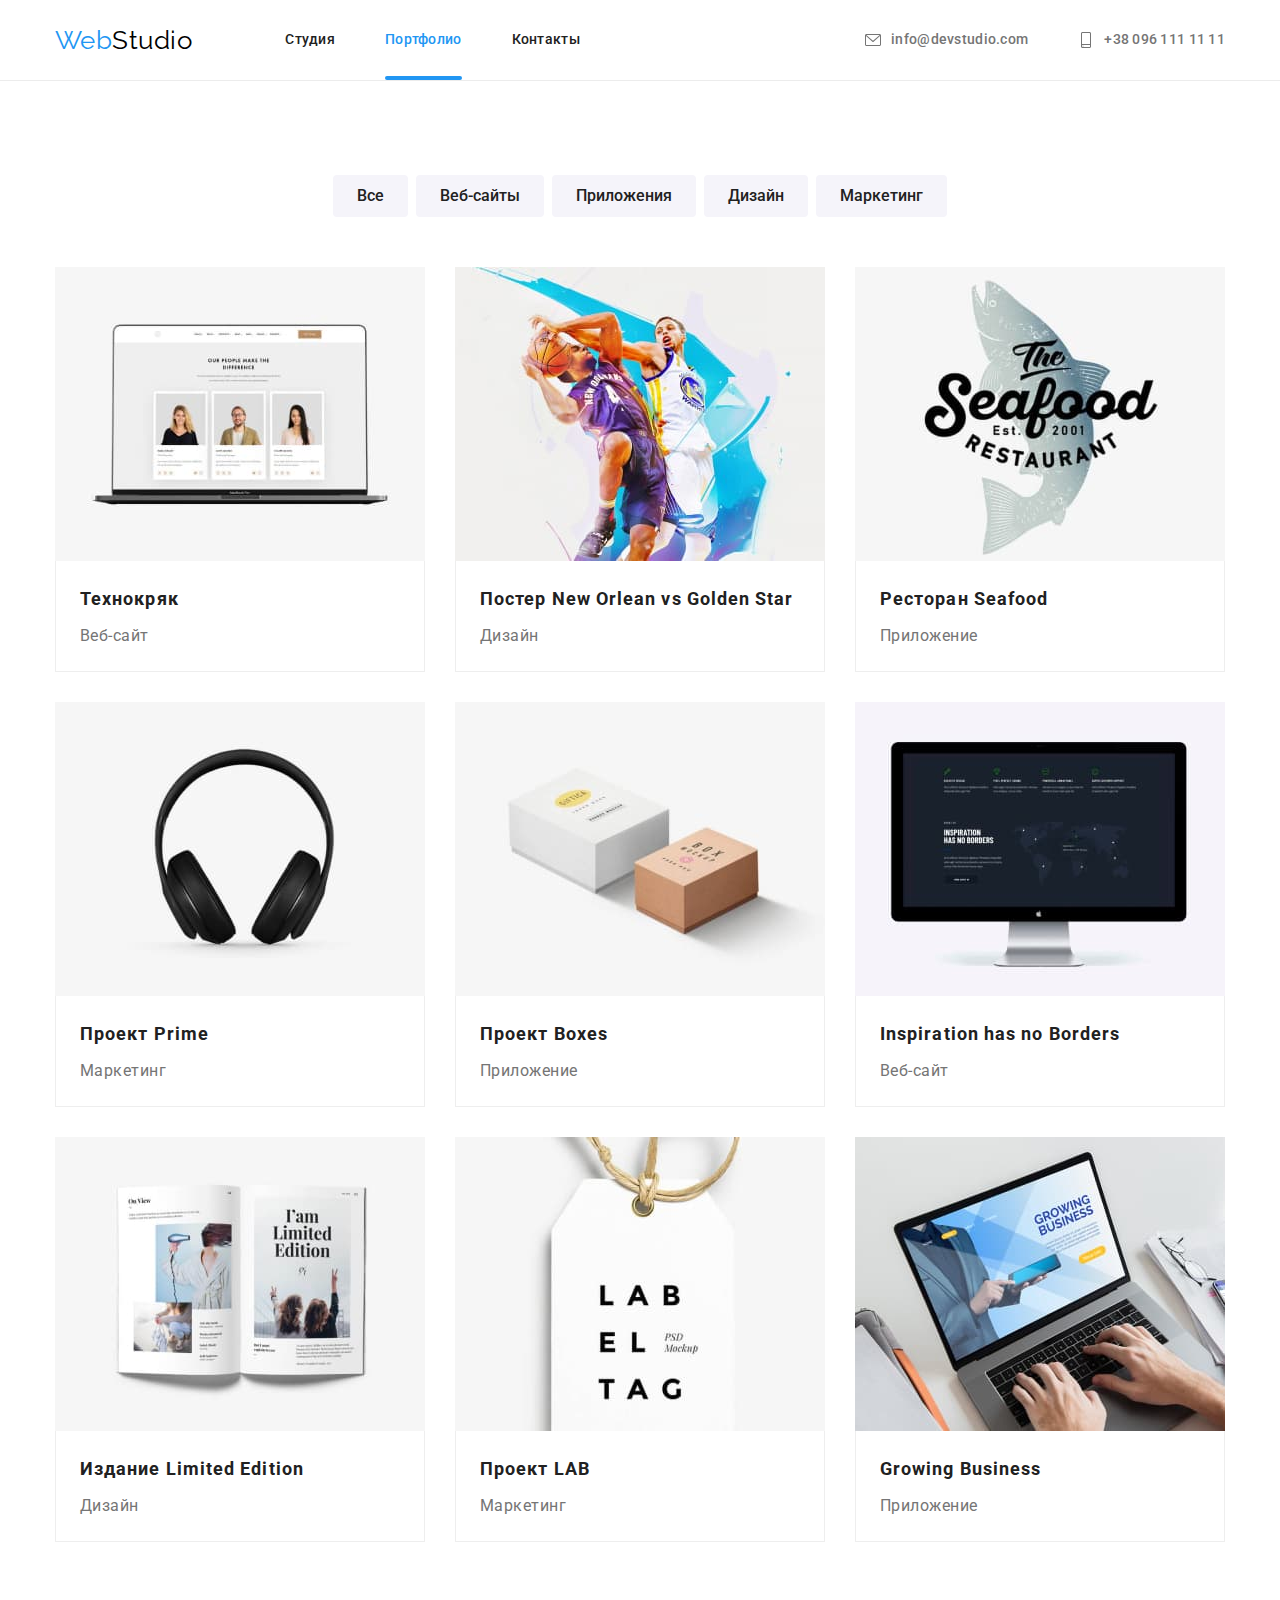
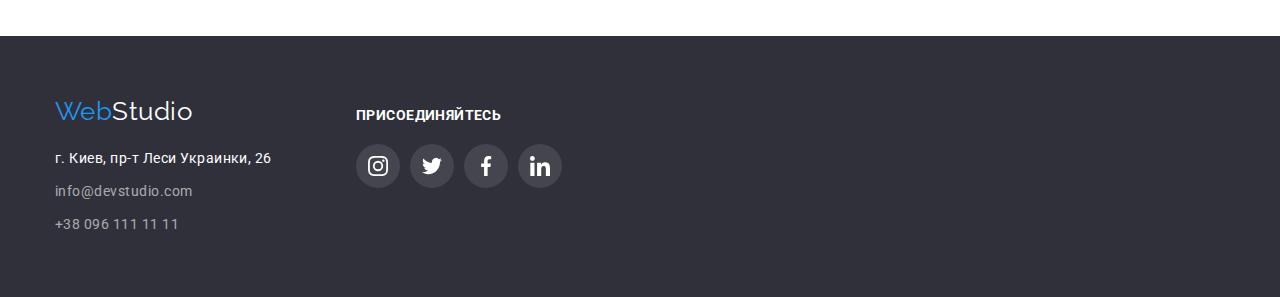
==== portfolio.html @ 8c53078a "copy hw-05" ====
<!DOCTYPE html>
<html lang="ru">

<head>
    <meta charset="UTF-8">
    <meta http-equiv="X-UA-Compatible" content="IE=edge">
    <meta name="viewport" content="width=device-width, initial-scale=1.0">
    <title lang="en">Portfolio</title>
    <link
        href="https://fonts.googleapis.com/css2?family=Raleway:wght@700&family=Roboto:wght@400;500;700;900&display=swap"
        rel="stylesheet">
    <link rel="stylesheet"
        href="https://cdnjs.cloudflare.com/ajax/libs/modern-normalize/1.1.0/modern-normalize.min.css">
    <link rel="stylesheet" href="./css/styles.css">
</head>

<body>
    <!--Шапка сайта-->
    <header class="page-header">
        <div class="container main-nav">
            <nav class="main-nav">
                <a lang="en" href="./index.html" class="logo link">Web<span class="logo-black">Studio</span></a>
                <ul class="site-nav lists">
                    <li class="item"><a href="./index.html" class="link">Студия</a></li>
                    <li class="item"><a href="./portfolio.html" class="link current">Портфолио</a></li>
                    <li class="item"><a href="" class="link">Контакты</a></li>
                </ul>
            </nav>
            <ul class="auth-nav lists">
                <li class="item"><a href="mailto:info@devstudio.com" lang="en" class="link"><svg class="nav-icon"
                            width="16px" height="16px">
                            <use href="./images/icons.svg#icon-mail"></use>
                        </svg>info@devstudio.com</a></li>
                <li class="item"><a href="tel:+380961111111" class="link"><svg class="nav-icon" width="16px"
                            height="16px">
                            <use href="./images/icons.svg#icon-smartphone"></use>
                        </svg>+38 096 111 11 11</a></li>
            </ul>
        </div>
    </header>
    <!--Основная страница-->
    <main>
        <section class="section-portfolio">
            <div class="container">
                <!--Тег h1 скрыт стилями-->
                <h1 class="hide-title">Портфолио</h1>
                <!--Тег h2 будет скрыт стилями-->
                <h2 class="hide-title">Наши проэкты</h2>
                <!--Навигация-->
                <ul class="buttons-list lists">
                    <li class="item"><button type="button" class="buttons">Все</button></li>
                    <li class="item"><button type="button" class="buttons">Веб-сайты</button></li>
                    <li class="item"><button type="button" class="buttons">Приложения</button></li>
                    <li class="item"><button type="button" class="buttons">Дизайн</button></li>
                    <li class="item"><button type="button" class="buttons">Маркетинг</button></li>
                </ul>
                <!--Карточки-->
                <ul class="cards lists">
                    <li class="item">
                        <div class="cards-image">
                            <img src="./images/laptop1.jpg" alt="веб-сайт на ноутбуке" width="370" height="294">
                            <p class="cards-overlay">Ресурс предлагает комплексные предложения с разным уровнем
                                функционала и сервисов. Все это позволит посетителю получить
                                исчерпывающие сведения о компании или частном лице.</p>
                        </div>
                        <div class="cards-text-box">
                            <h3 class="cards-tittle">Технокряк</h3>
                            <p class="cards-text">Веб-сайт</p>
                        </div>
                    </li>
                    <li class="item">
                        <div class="cards-image">
                            <img src="./images/bascketball2.jpg" alt="постер о баскеболе" width="370" height="294">
                            <p class="cards-overlay">Ресурс предлагает комплексные предложения с разным уровнем
                                функционала и сервисов. Все это позволит посетителю получить
                                исчерпывающие сведения о компании или частном лице.</p>
                        </div>
                        <div class="cards-text-box">
                            <h3 class="cards-tittle">Постер New Orlean vs Golden Star</h3>
                            <p class="cards-text">Дизайн</p>
                        </div>
                    </li>
                    <li class="item">
                        <div class="cards-image">
                            <img src="./images/seafood3.jpg" alt="реклама морсокого ресторана с рыбой на заднем фоне"
                                width="370" height="294">
                            <p class="cards-overlay">Ресурс предлагает комплексные предложения с разным уровнем
                                функционала и сервисов. Все это позволит посетителю получить
                                исчерпывающие сведения о компании или частном лице.</p>
                        </div>
                        <div class="cards-text-box">
                            <h3 class="cards-tittle">Ресторан Seafood</h3>
                            <p class="cards-text">Приложение</p>
                        </div>
                    </li>
                    <li class="item">
                        <div class="cards-image">
                            <img src="./images/headphones4.jpg" alt="студийные наушники" width="370" height="294">
                            <p class="cards-overlay">Ресурс предлагает комплексные предложения с разным уровнем
                                функционала и сервисов. Все это позволит посетителю получить
                                исчерпывающие сведения о компании или частном лице.</p>
                        </div>
                        <div class="cards-text-box">
                            <h3 class="cards-tittle">Проект Prime</h3>
                            <p class="cards-text">Маркетинг</p>
                        </div>
                    </li>
                    <li class="item">
                        <div class="cards-image">
                            <img src="./images/boxes5.jpg" alt="две коробки" width="370" height="294">
                            <p class="cards-overlay">Ресурс предлагает комплексные предложения с разным уровнем
                                функционала и сервисов. Все это позволит посетителю получить
                                исчерпывающие сведения о компании или частном лице.</p>
                        </div>
                        <div class="cards-text-box">
                            <h3 class="cards-tittle">Проект Boxes</h3>
                            <p class="cards-text">Приложение</p>
                        </div>
                    </li>
                    <li class="item">
                        <div class="cards-image">
                            <img src="./images/laptop6.jpg" alt="монитор и открый веб-сайт" width="370" height="294">
                            <p class="cards-overlay">Ресурс предлагает комплексные предложения с разным уровнем
                                функционала и сервисов. Все это позволит посетителю получить
                                исчерпывающие сведения о компании или частном лице.</p>
                        </div>
                        <div class="cards-text-box">
                            <h3 lang="en" class="cards-tittle">Inspiration has no Borders</h3>
                            <p class="cards-text">Веб-сайт</p>
                        </div>
                    </li>
                    <li class="item">
                        <div class="cards-image">
                            <img src="./images/edition7.jpg" alt="раскрытая книга" width="370" height="294">
                            <p class="cards-overlay">Ресурс предлагает комплексные предложения с разным уровнем
                                функционала и сервисов. Все это позволит посетителю получить
                                исчерпывающие сведения о компании или частном лице.</p>
                        </div>
                        <div class="cards-text-box">
                            <h3 class="cards-tittle">Издание Limited Edition</h3>
                            <p class="cards-text">Дизайн</p>
                        </div>
                    </li>
                    <li class="item">
                        <div class="cards-image">
                            <img src="./images/labb8.jpg" alt="бирка на веревке с надписью" width="370" height="294">
                            <p class="cards-overlay">Ресурс предлагает комплексные предложения с разным уровнем
                                функционала и сервисов. Все это позволит посетителю получить
                                исчерпывающие сведения о компании или частном лице.</p>
                        </div>
                        <div class="cards-text-box">
                            <h3 class="cards-tittle">Проект LAB</h3>
                            <p class="cards-text">Маркетинг</p>
                        </div>
                    </li>
                    <li class="item">
                        <div class="cards-image">
                            <img src="./images/business9.jpg" alt="мужчина набирает текст на ноутбуке" width="370"
                                height="294">
                            <p class="cards-overlay">Ресурс предлагает комплексные предложения с разным уровнем
                                функционала и сервисов. Все это позволит посетителю получить
                                исчерпывающие сведения о компании или частном лице.</p>
                        </div>
                        <div class="cards-text-box">
                            <h3 lang="en" class="cards-tittle">Growing Business</h3>
                            <p class="cards-text">Приложение</p>
                        </div>
                    </li>
                </ul>
            </div>

        </section>
    </main>
    <!--Подвал-->
    <footer class="footer">
        <div class="container">
            <div class="container-address">
                <a lang="en" href="./index.html" class="logo-footer link">Web<span class="logo-white">Studio</span></a>
                <address class="address">
                    <p class="text">г. Киев, пр-т Леси Украинки, 26</p>
                    <ul class="address-list lists">
                        <li class="item"><a href="mailto:info@devstudio.com" lang="en"
                                class="link">info@devstudio.com</a>
                        </li>
                        <li class="item"><a href="tel:+380961111111" class="link">+38 096 111 11 11</a></li>
                    </ul>
                </address>
            </div>
            <div class="container-social">
                <p class="footer-social-text">присоединяйтесь</p>
                <ul class="footer-social-list lists">
                    <li class="footer-social-item"><a href="/" class="footer-social-link"><svg
                                class="footer-social-icon" width="20px" height="20px">
                                <use href="./images/icons.svg#icon-footer_instagram"></use>
                            </svg></a></li>
                    <li class="footer-social-item"><a href="/" class="footer-social-link"><svg
                                class="footer-social-icon" width="20px" height="20px">
                                <use href="./images/icons.svg#icon-footer_twitter"></use>
                            </svg></a></li>
                    <li class="footer-social-item"><a href="/" class="footer-social-link"><svg
                                class="footer-social-icon" width="20px" height="20px">
                                <use href="./images/icons.svg#icon-footer_facebook"></use>
                            </svg></a></li>
                    <li class="footer-social-item"><a href="/" class="footer-social-link"><svg
                                class="footer-social-icon" width="20px" height="20px">
                                <use href="./images/icons.svg#icon-footer_linkedin"></use>
                            </svg></a></li>
                </ul>
            </div>
        </div>
    </footer>
</body>

</html>
---- css/styles.css ----
:root {
  --primary-text-color: #757575;
  --title-text-color: #212121;
  --accent-color: #2196f3;
  --white-color: #ffffff;
  --black-color: #000000;
  --bg-color: #ffffff;
  --modal-bg-color: #ffffff;
  --hero-bg-color: #2f303a;
  --section-color: #f5f4fa;
  --address-link-color: rgba(255, 255, 255, 0.6);
}

body {
  font-family: 'Roboto', sans-serif;
  letter-spacing: 0.03em;
  background-color: var(--bg-color);
  color: var(--primary-text-color);
}

.lists {
  list-style: none;
}
.link {
  text-decoration: none;
}
.hide-title {
  position: absolute;
  width: 1px;
  height: 1px;
  margin: -1px;
  border: 0;
  padding: 0;
  white-space: nowrap;
  clip-path: inset(100%);
  clip: rect(0 0 0 0);
  overflow: hidden;
  opacity: 0;
}
/* container */
.container {
  margin-left: auto;
  margin-right: auto;
  padding: 0 15px;
  width: 1200px;
}
/* section */
.section {
  padding-top: 94px;
}
/* Допустимы сброс стилей по ТЗ */
h1,
h2,
h3,
h4,
h5,
h6,
p {
  margin: 0;
}

ul {
  padding: 0;
  margin: 0;
}
img {
  display: block;
  max-width: 100%;
}
/* header */
.page-header {
  border-bottom: 1px solid #ececec;
}

.main-nav {
  display: flex;
  align-items: center;
}

/* logo */
.logo {
  display: block;
  margin-right: 93px;

  font-family: Raleway, sans-serif;
  font-size: 26px;
  line-height: 1.19;
  color: var(--accent-color);
}
.logo-black {
  color: var(--black-color);
}
/* site nav */
.site-nav {
  display: flex;
}
.site-nav .item + .item,
.auth-nav .item + .item {
  margin-left: 50px;
}
.site-nav .link {
  display: block;
  padding-top: 32px;
  padding-bottom: 32px;

  font-weight: 500;
  font-size: 14px;
  line-height: 1.14;
  letter-spacing: 0.02em;
  color: var(--title-text-color);

  transition: color 250ms cubic-bezier(0.4, 0, 0.2, 1);
}
.site-nav .link:hover,
.site-nav .link:focus,
.auth-nav .link:hover,
.auth-nav .link:focus {
  color: var(--accent-color);
}
.site-nav .link.current {
  position: relative;
  color: var(--accent-color);
}
.link.current::after {
  display: block;
  content: '';
  position: absolute;
  bottom: 0;
  width: 100%;
  height: 4px;

  background-color: var(--accent-color);
  border-radius: 2px;
}
/* auth nav */
.auth-nav {
  display: flex;
  margin-left: auto;
}
.auth-nav > .item > .link {
  display: flex;
}
.nav-icon {
  fill: currentColor;
  margin-right: 10px;
}

.auth-nav .link {
  display: block;
  padding-top: 32px;
  padding-bottom: 32px;

  font-weight: 500;
  font-size: 14px;
  line-height: 1.14;
  letter-spacing: 0.02em;
  color: var(--primary-text-color);

  transition: color 250ms cubic-bezier(0.4, 0, 0.2, 1);
}

/* Стили для index.html*/
/* hero */
.hero-overlay {
  padding-top: 200px;
  padding-bottom: 200px;
  margin-left: auto;
  margin-right: auto;
  text-align: center;
  max-width: 1600px;

  background-color: var(--hero-bg-color);
  background-image: linear-gradient(to right, rgba(47, 48, 58, 0.4), rgba(47, 48, 58, 0.4)),
    url('../images/hero.jpg');
  background-position: center;
  background-size: cover;
}

.hero-title {
  margin: 0 auto;
  width: 696px;
  margin-bottom: 30px;

  font-weight: 900;
  font-size: 44px;
  line-height: 1.36;
  letter-spacing: 0.06em;
  text-transform: uppercase;
  color: var(--white-color);
}
.btn {
  padding: 10px 32px;
  min-width: 200px;
  border-radius: 4px;
  border-color: transparent;

  font-family: inherit;
  font-weight: 700;
  font-size: 16px;
  line-height: 1.88;
  letter-spacing: 0.06em;
  background-color: var(--accent-color);
  color: var(--white-color);
  cursor: pointer;
  box-shadow: 0px 4px 4px rgba(0, 0, 0, 0.15);

  transition: background-color 250ms cubic-bezier(0.4, 0, 0.2, 1);
}
.btn:hover,
.btn:focus {
  background-color: #188ce8;
}
/* features */
.features-list {
  display: flex;
}
.features-icon {
  display: flex;
  justify-content: center;
  align-items: center;
  margin-bottom: 30px;
  width: 270px;
  height: 120px;

  background-color: var(--section-color);
  border-radius: 4px;
}
.features-list .item {
  width: 270px;
  margin-right: 30px;
}
.features-list .item:last-child {
  margin-right: 0;
}
.features-title {
  margin-bottom: 10px;

  font-weight: 700;
  font-size: 14px;
  line-height: 1.14;
  text-transform: uppercase;
  color: var(--title-text-color);
}
.features-text {
  font-size: 14px;
  line-height: 1.71;
}
/* about & team */
.section.about {
  padding-bottom: 94px;
}
.about-list {
  display: flex;
  justify-content: space-between;
}
.about-title,
.team-title {
  margin-bottom: 50px;

  font-weight: 700;
  font-size: 36px;
  line-height: 1.17;
  text-align: center;
  color: var(--title-text-color);
}
/* about-overlay */
.about-list-item {
  position: relative;
}
.about-list-overlay {
  position: absolute;
  bottom: 0;
  width: 100%;
  height: 70px;
  display: flex;
  justify-content: center;
  align-items: center;

  font-weight: 700;
  font-size: 14px;
  line-height: 1.14;
  text-transform: uppercase;
  color: var(--white-color);
  background-color: rgba(47, 48, 58, 0.8);
}
/* ------ */
.section-team {
  padding-top: 94px;
  padding-bottom: 94px;
  background-color: var(--section-color);
}

.team-list {
  display: flex;
  justify-content: space-between;
}
.team-list > .item {
  text-align: center;
  background-color: var(--bg-color);

  box-shadow: 0px 1px 3px rgba(0, 0, 0, 0.12), 0px 1px 1px rgba(0, 0, 0, 0.14),
    0px 2px 1px rgba(0, 0, 0, 0.2);
  border-radius: 0px 0px 4px 4px;
}
.team-list-text {
  padding-top: 30px;
  padding-bottom: 30px;
}
.team-list .title {
  padding-bottom: 10px;

  font-weight: 500;
  font-size: 16px;
  line-height: 1.19;
  color: var(--title-text-color);
}
.team-list .text {
  font-size: 16px;
  line-height: 1.19;
}
/* social list */
.social-list {
  display: flex;
  margin-top: 16px;
  justify-content: center;
}
.social-list-item {
  width: 44px;
  height: 44px;
}

.social-list-item + .social-list-item {
  margin-left: 10px;
}
.social-link {
  width: 100%;
  height: 100%;
  background-color: var(--white-color);
  display: flex;
  align-items: center;
  justify-content: center;
  border-radius: 50%;

  transition: background-color 250ms cubic-bezier(0.4, 0, 0.2, 1);
}
.social-icon {
  fill: #afb1b8;

  transition: fill 250ms cubic-bezier(0.4, 0, 0.2, 1);
}
.social-link:hover,
.social-link:focus {
  background-color: var(--accent-color);
}
.social-link:hover .social-icon,
.social-link:focus .social-icon {
  fill: var(--white-color);
}
/* clients */
.section-clients {
  padding: 94px 0;
}
.clients-title {
  margin-bottom: 50px;

  font-weight: 700;
  font-size: 36px;
  line-height: 1.17;
  text-align: center;
  letter-spacing: 0.03em;
  color: var(--title-text-color);
}
.clients-list {
  display: flex;
  justify-content: center;
}
.clients-item {
  width: 170px;
  height: 92px;
}
.clients-item + .clients-item {
  margin-left: 30px;
}
.clients-link {
  width: 100%;
  height: 100%;
  display: flex;
  justify-content: center;
  align-items: center;

  border: 1px solid #afb1b8;
  border-radius: 4px;

  transition: border 250ms cubic-bezier(0.4, 0, 0.2, 1);
}
.clients-icon {
  fill: #afb1b8;

  transition: fill 250ms cubic-bezier(0.4, 0, 0.2, 1);
}
.clients-link:hover,
.clients-link:focus {
  border: 1px solid var(--accent-color);
}
.clients-link:hover .clients-icon,
.clients-link:focus .clients-icon {
  fill: var(--accent-color);
}

/* footer */
.footer {
  padding-top: 60px;
  padding-bottom: 60px;

  background-color: var(--hero-bg-color);
}
.logo-footer {
  display: block;
  width: 145px;

  font-family: Raleway, sans-serif;
  font-size: 26px;
  line-height: 1.19;
  color: var(--accent-color);
}
.logo-white {
  color: var(--white-color);
}
.address {
  display: block;
  width: 231px;
  margin-top: 20px;
}
.address .text {
  font-size: 14px;
  line-height: 1.71;
  font-style: normal;
  color: var(--white-color);
}
.address-list .link {
  font-style: normal;
  font-size: 14px;
  line-height: 1.71;
  color: var(--address-link-color);
}
.address-list > .item {
  padding-top: 9px;
}
/* footer-social */
.footer .container {
  display: flex;
  align-items: baseline;
}
.container-address {
  width: 231px;
}
.container-social {
  width: 206px;
  margin-left: 70px;
  align-items: flex-start;
}
.footer-social-text {
  display: block;
  margin-bottom: 20px;

  font-weight: 700;
  font-size: 14px;
  line-height: 1.14;
  letter-spacing: 0.03em;
  text-transform: uppercase;
  color: var(--white-color);
}
.footer-social-list {
  display: flex;
  justify-content: center;
}
.footer-social-item {
  width: 44px;
  height: 44px;
}
.footer-social-item + .footer-social-item {
  margin-left: 10px;
}
.footer-social-link {
  width: 100%;
  height: 100%;
  display: flex;
  justify-content: center;
  align-items: center;

  background-color: rgba(255, 255, 255, 0.1);
  border-radius: 50%;

  transition: background-color 250ms cubic-bezier(0.4, 0, 0.2, 1);
}
.footer-social-icon {
  fill: var(--white-color);
}
.footer-social-link:hover,
.footer-social-link:focus {
  background-color: var(--accent-color);
}

/* Стили для portfolio.html */
/* buttons */
.section-portfolio {
  padding-top: 94px;
  padding-bottom: 94px;
}
.buttons-list {
  display: flex;
  justify-content: center;
  margin-bottom: 50px;
}
.buttons-list > .item {
  margin-left: 8px;
}
.buttons-list > .item:first-child {
  margin-left: 0;
}
.buttons {
  padding: 6px 22px;
  border-radius: 4px;
  border-color: transparent;

  font-family: Roboto, sans-serif;
  font-weight: 500;
  font-size: 16px;
  line-height: 1.62;
  background-color: var(--section-color);
  color: var(--title-text-color);

  transition: background-color 250ms cubic-bezier(0.4, 0, 0.2, 1),
    box-shadow 250ms cubic-bezier(0.4, 0, 0.2, 1);
}
.buttons:hover,
.buttons:focus {
  background-color: var(--accent-color);
  color: var(--white-color);
  box-shadow: 0px 3px 1px rgba(0, 0, 0, 0.1), 0px 1px 2px rgba(0, 0, 0, 0.08),
    0px 2px 2px rgba(0, 0, 0, 0.12);
  cursor: pointer;
}
/* cards */
.cards {
  display: flex;
  flex-wrap: wrap;
  margin-left: -30px;
  margin-bottom: -30px;
}
.cards > .item {
  max-width: 370px;
  margin-left: 30px;
  margin-bottom: 30px;

  transition: box-shadow 250ms cubic-bezier(0.4, 0, 0.2, 1);
}
.cards > .item:hover {
  box-shadow: 0px 1px 1px rgba(0, 0, 0, 0.12), 0px 4px 4px rgba(0, 0, 0, 0.06),
    1px 4px 6px rgba(0, 0, 0, 0.16);
  cursor: pointer;
}
.cards-text-box {
  padding: 20px 24px;
  border: 1px solid #eeeeee;
  border-top: none;
}

.cards-tittle {
  margin-bottom: 4px;

  font-weight: 700;
  font-size: 18px;
  line-height: 2;
  letter-spacing: 0.06em;
  color: var(--title-text-color);
}
.cards-text {
  font-size: 16px;
  line-height: 1.88;
}
/* cards-overlay */
.cards-image {
  position: relative;
  overflow: hidden;
}
.cards-overlay {
  position: absolute;
  top: 0;
  width: 100%;
  height: 100%;
  padding: 63px 24px;

  font-size: 18px;
  line-height: 1.56;
  color: var(--white-color);
  background-color: rgba(33, 150, 243, 0.9);
  transform: translateY(100%);

  transition: transform 250ms cubic-bezier(0.4, 0, 0.2, 1);
}
.cards > .item:hover .cards-overlay {
  transform: translateY(0);
}
/* Модальное окно */
.backdrop {
  position: fixed;
  top: 0;
  left: 0;
  width: 100%;
  height: 100%;
  z-index: 1;

  background-color: rgba(0, 0, 0, 0.2);

  transition: opacity 250ms cubic-bezier(0.4, 0, 0.2, 1),
    visibility 250ms cubic-bezier(0.4, 0, 0.2, 1);
}
.backdrop.is-hidden {
  visibility: hidden;
  opacity: 0;
  pointer-events: none;
}
.backdrop.is-hidden .modal {
  transform: translate(500px, 500px);
}
.modal {
  position: absolute;
  top: 50%;
  left: 50%;
  transform: translate(-50%, -50%);

  min-width: 528px;
  min-height: 581px;

  background-color: var(--modal-bg-color);
  box-shadow: 0px 1px 3px rgba(0, 0, 0, 0.12), 0px 1px 1px rgba(0, 0, 0, 0.14),
    0px 2px 1px rgba(0, 0, 0, 0.2);
  border-radius: 4px;

  transition: transform 250ms cubic-bezier(0.4, 0, 0.2, 1);
}
.close-button {
  position: absolute;
  top: 8px;
  right: 8px;

  display: flex;
  justify-content: center;
  align-items: center;
  width: 30px;
  height: 30px;

  border-radius: 50%;
  background: #ffffff;
  border: 1px solid rgba(0, 0, 0, 0.1);
  cursor: pointer;
}
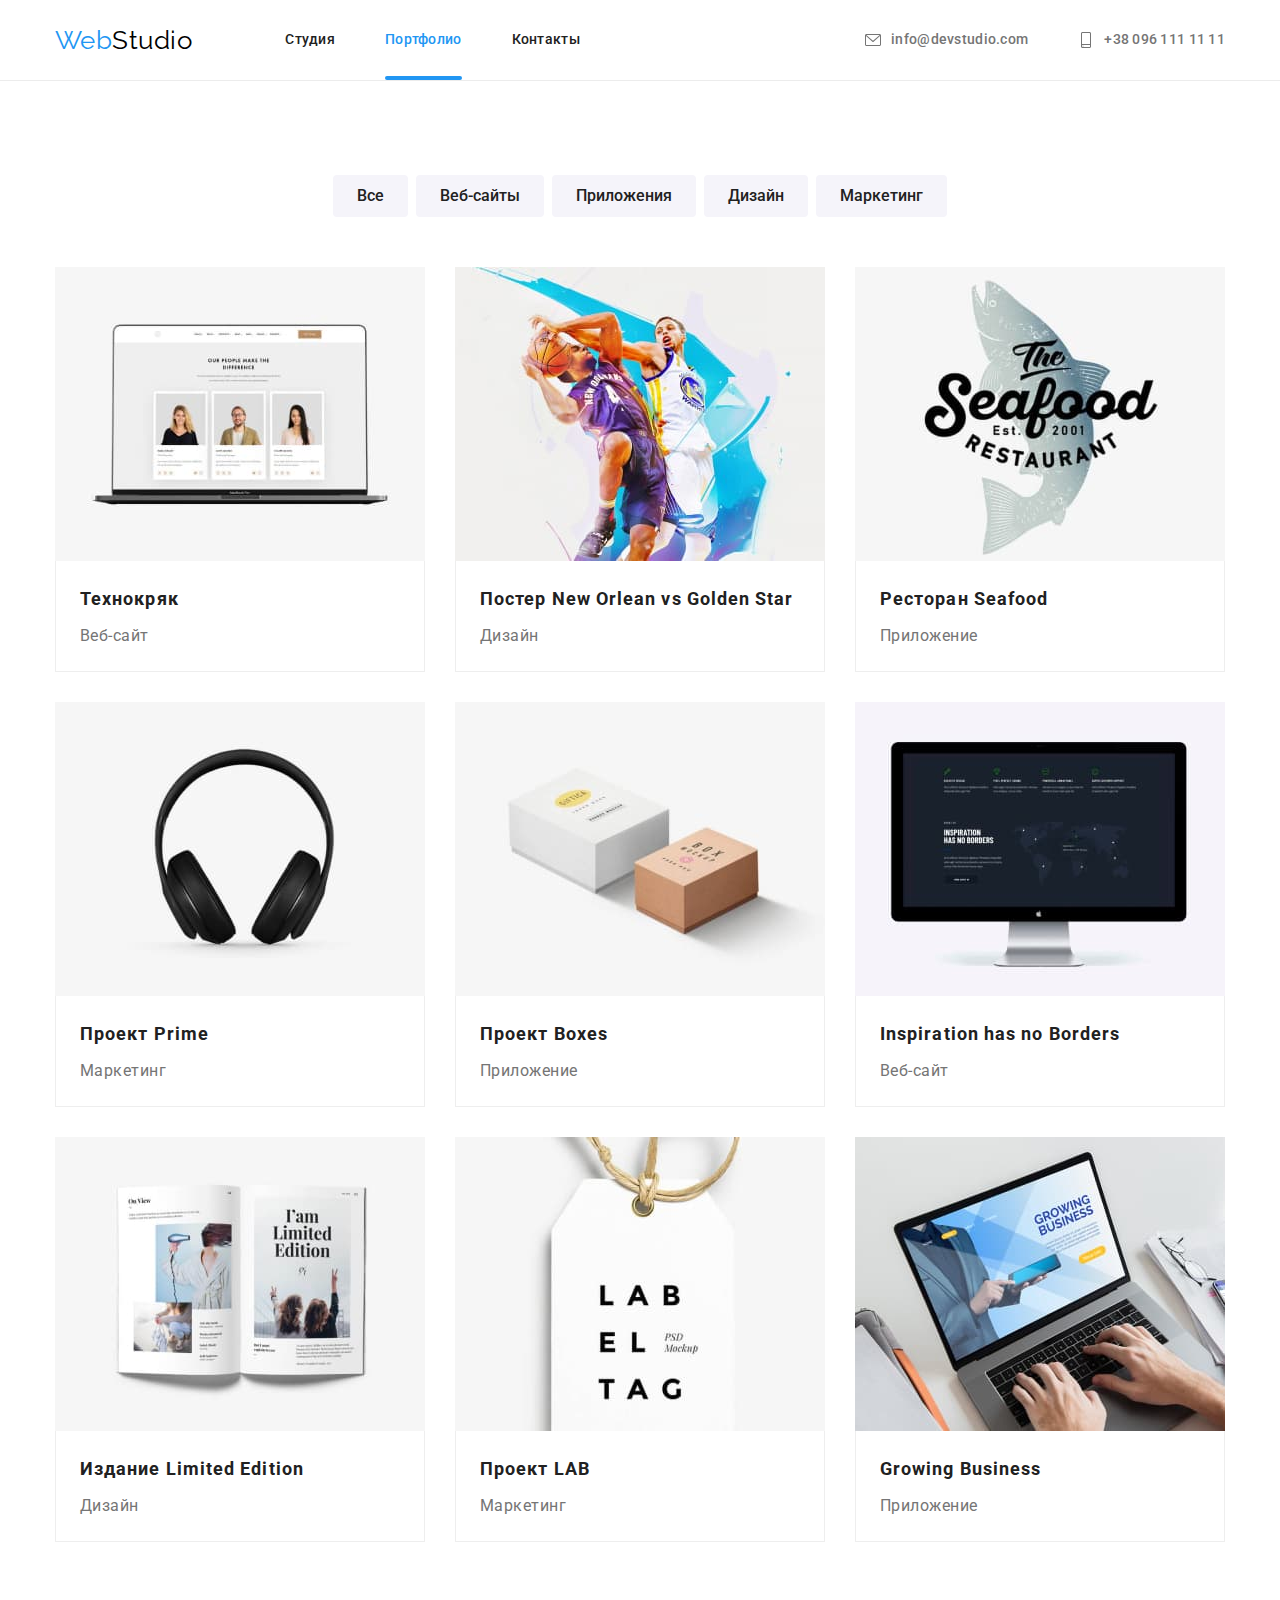
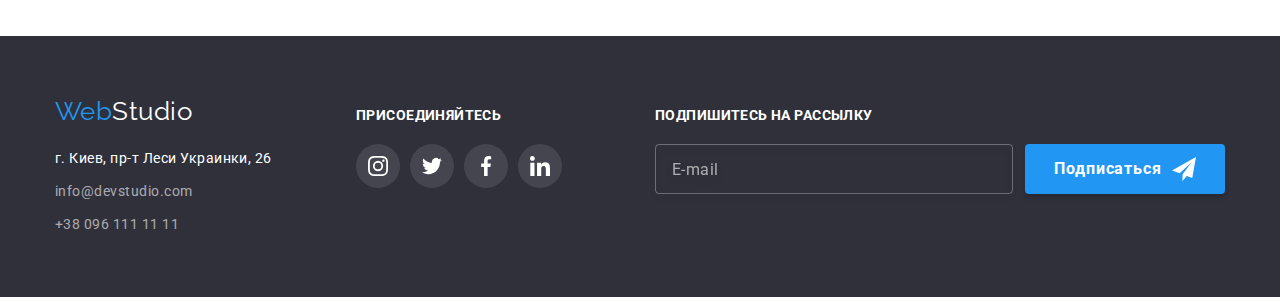
==== commit 5eb327e5: "форма в подвале" ====
--- a/portfolio.html
+++ b/portfolio.html
@@ -207,6 +207,17 @@
                             </svg></a></li>
                 </ul>
             </div>
+            <div class="container-footer-form">
+                <p class="footer-form-text">Подпишитесь на рассылку</p>
+                <form class="footer-form">
+                    <input class="footer-form-input" type="email" name="footer-user-email" placeholder="E-mail"
+                        required>
+                    <button type="submit" class="footer-form-button btn">Подписаться<svg class="footer-form-icon"
+                            width="24" height="24">
+                            <use href="./images/icons.svg#icon-icon-send"></use>
+                        </svg></button>
+                </form>
+            </div>
         </div>
     </footer>
 </body>
--- a/css/styles.css
+++ b/css/styles.css
@@ -459,7 +459,8 @@
   margin-left: 70px;
   align-items: flex-start;
 }
-.footer-social-text {
+.footer-social-text,
+.footer-form-text {
   display: block;
   margin-bottom: 20px;
 
@@ -500,6 +501,48 @@
 .footer-social-link:focus {
   background-color: var(--accent-color);
 }
+.container-footer-form {
+  /* outline: 1px solid tomato; */
+  width: 570px;
+  margin-left: 93px;
+}
+.footer-form {
+  display: flex;
+  align-items: center;
+}
+.footer-form-input {
+  min-width: 358px;
+  height: 50px;
+  padding-left: 16px;
+  margin-right: 12px;
+
+  font-size: 16px;
+  line-height: 1.25;
+  letter-spacing: 0.03em;
+  color: rgba(255, 255, 255, 0.6);
+  background-color: transparent;
+
+  border: 1px solid rgba(255, 255, 255, 0.3);
+  filter: drop-shadow(0px 4px 4px rgba(0, 0, 0, 0.15));
+  border-radius: 4px;
+}
+.footer-form-input::placeholder {
+  font-size: 16px;
+  line-height: 1.25;
+  letter-spacing: 0.03em;
+  color: rgba(255, 255, 255, 0.6);
+}
+.footer-form-button {
+  display: flex;
+  align-items: center;
+  justify-content: center;
+  height: 50px;
+  padding: 0;
+}
+.footer-form-icon {
+  margin-left: 10px;
+}
+
 
 /* Стили для portfolio.html */
 /* buttons */
@@ -632,6 +675,7 @@
 
   min-width: 528px;
   min-height: 581px;
+  padding: 40px;
 
   background-color: var(--modal-bg-color);
   box-shadow: 0px 1px 3px rgba(0, 0, 0, 0.12), 0px 1px 1px rgba(0, 0, 0, 0.14),
@@ -656,3 +700,10 @@
   border: 1px solid rgba(0, 0, 0, 0.1);
   cursor: pointer;
 }
+.modal-titile {
+font-weight: 700;
+font-size: 20px;
+line-height: 1.15;
+text-align: center;
+color: var(--title-text-color);
+}
